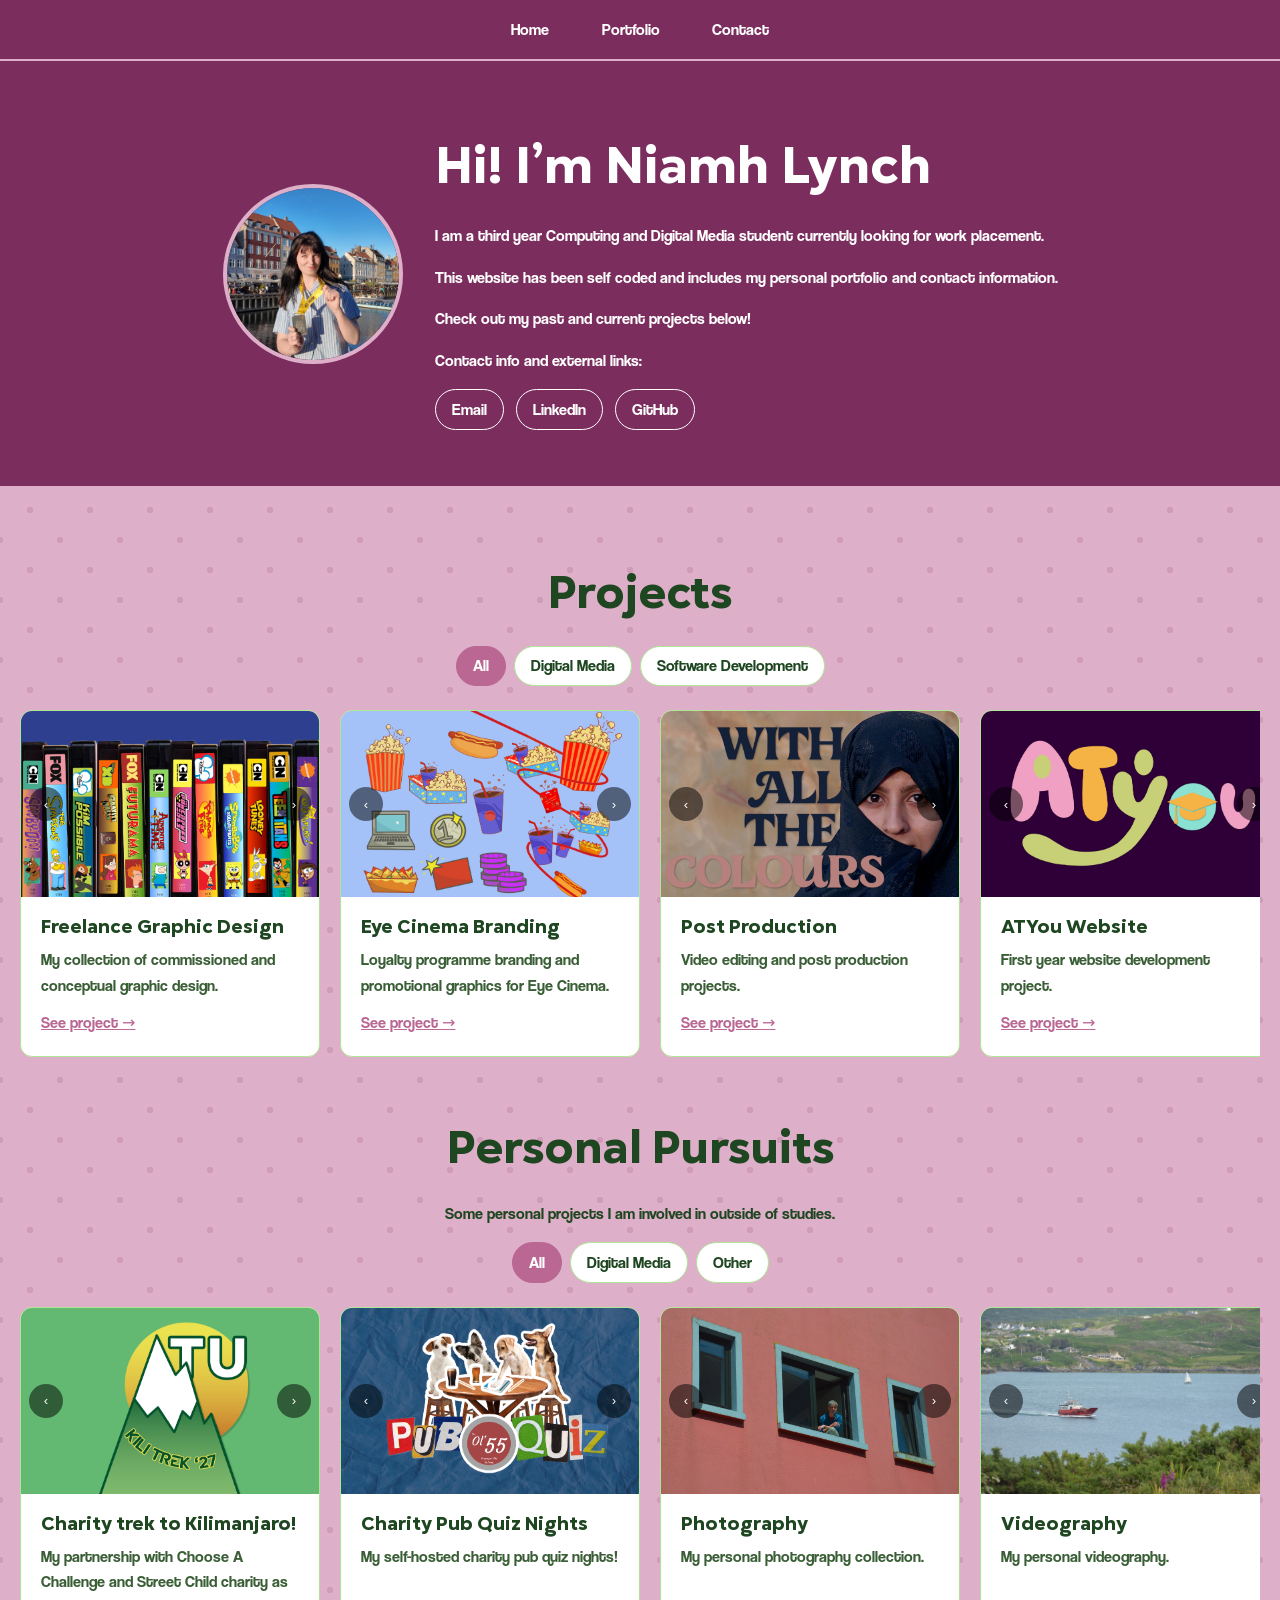
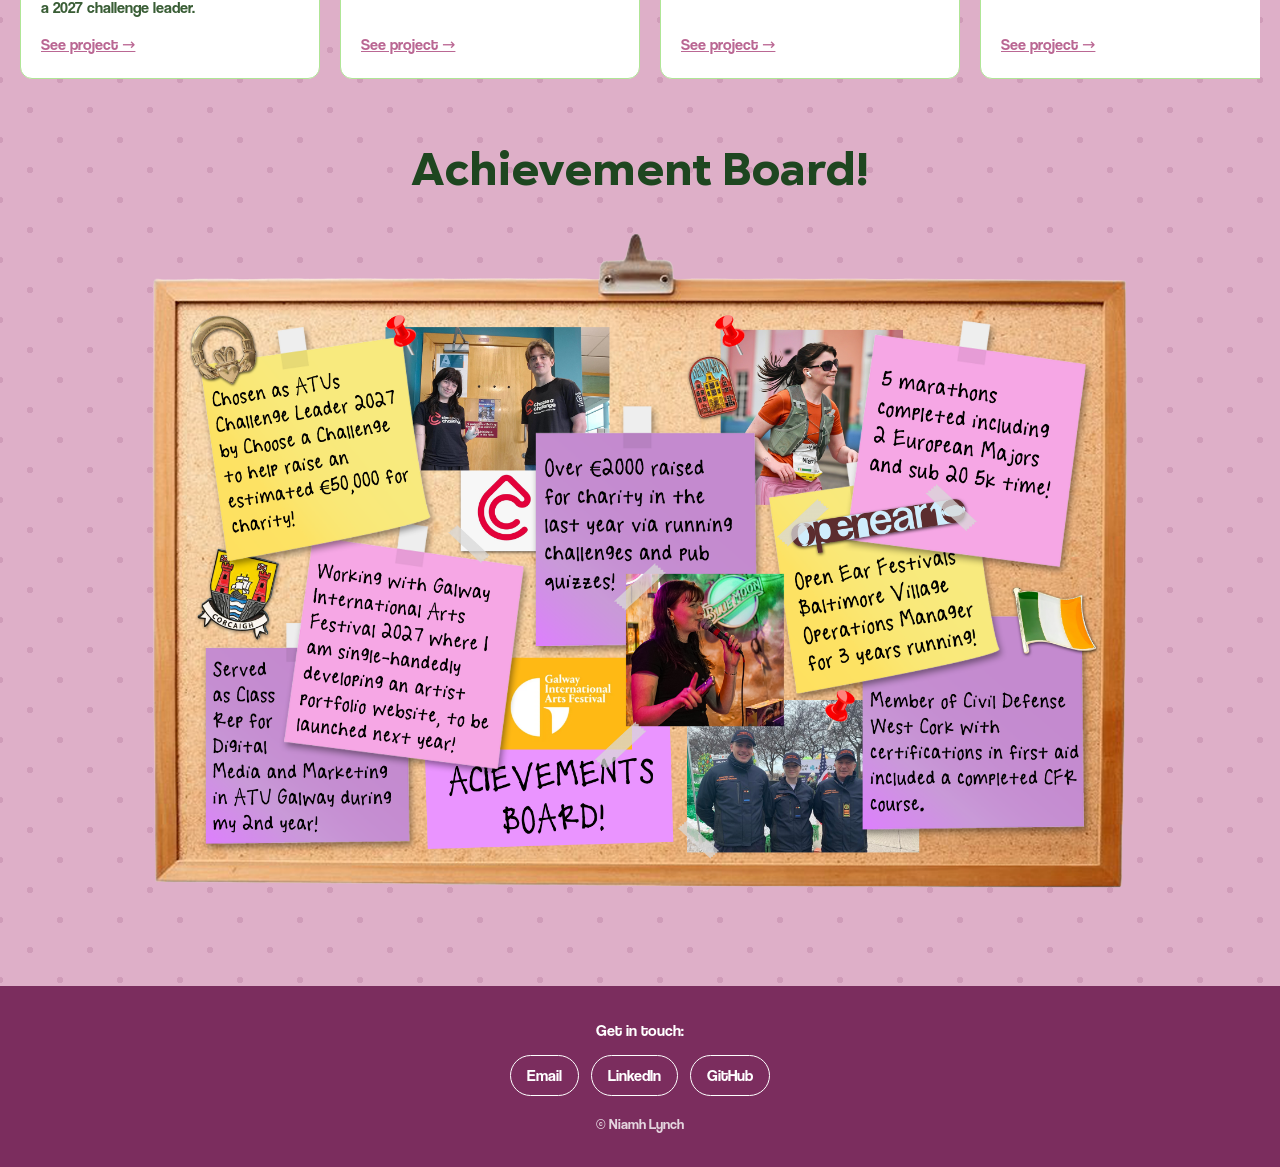
==== index.html @ 38621d51 "Initial commit" ====
<!DOCTYPE html>
<html lang="en">
<head>
<meta charset="utf-8">
<meta name="viewport" content="width=device-width, initial-scale=1">
<title>Niamh Lynch | Portfolio</title>
<link rel="stylesheet" href="style.css">
</head>
<body>

<nav class="site-nav">
  <a href="index.html">Home</a>
  <a href="#projects">Portfolio</a>
  <a href="#contact">Contact</a>
</nav>

<!-- 1. INTRO BANNER: full-width coloured strip with photo, name, bio and links -->
<header class="banner">
  <section class="intro">
    <img src="images/headshot.JPG" alt="Photo of Niamh Lynch">
    <div>
      <h1>Hi! I’m Niamh Lynch</h1>
      <p>I am a third year Computing and Digital Media student currently looking for work placement.</p>
      <p>This website has been self coded and includes my personal portfolio and contact information.</p>
      <p>Check out my past and current projects below!</p>
      <p>Contact info and external links:</p>
      <div class="links">
        <a href="mailto:niamhlynch9@gmail.com">Email</a>
        <a href="https://www.linkedin.com/in/niamh-lynch-ba2083109/">LinkedIn</a>
        <a href="https://github.com/niavlynch">GitHub</a>
      </div>
    </div>
  </section>
</header>

<main>

  <!-- 2. PROJECTS: filter buttons use data-filter, cards use data-category -->
  <section id="projects">
    <h2>Projects</h2>
    <div class="filters">
      <button class="active" data-filter="all">All</button>
      <button data-filter="media">Digital Media</button>
      <button data-filter="software">Software Development</button>
    </div>

    <div class="grid">

      <article class="card" data-category="media">
        <div class="carousel">
          <div class="slide active">
            <img src="images/banners/graphics_banner2.png" alt="Blue Note Graphic Design">
          </div>
          <div class="slide">
            <img src="images/banners/graphics_banner.png" alt="VHS Tapes">
          </div>
          <button class="prev" aria-label="Previous">‹</button>
          <button class="next" aria-label="Next">›</button>
        </div>
        <div class="card-body">
          <h3><a href="graphics.html">Freelance Graphic Design</a></h3>
          <p>My collection of commissioned and conceptual graphic design.</p>
          <a href="graphics.html">See project →</a>
        </div>
      </article>

      <article class="card" data-category="media">
        <div class="carousel">
          <div class="slide active">
            <img src="images/banners/eye_cinema_banner.png" alt="Eye Cinema loyalty program banner">
          </div>
          <div class="slide">
            <img src="images/banners/eye_cinema_banner2.png" alt="Eye Cinema branding second image">
          </div>
          <button class="prev" aria-label="Previous">‹</button>
          <button class="next" aria-label="Next">›</button>
        </div>
        <div class="card-body">
          <h3><a href="eyecinema.html">Eye Cinema Branding</a></h3>
          <p>Loyalty programme branding and promotional graphics for Eye Cinema.</p>
          <a href="eyecinema.html">See project →</a>
        </div>
      </article>

      <article class="card" data-category="media">
        <div class="carousel">
          <div class="slide active">
            <img src="images/banners/postproduction_banner1.png" alt="Post production banner">
          </div>
          <div class="slide">
            <img src="images/banners/postproduction_banner2.png" alt="Post production second banner">
          </div>
          <button class="prev" aria-label="Previous">‹</button>
          <button class="next" aria-label="Next">›</button>
        </div>
        <div class="card-body">
          <h3><a href="postproduction.html">Post Production</a></h3>
          <p>Video editing and post production projects.</p>
          <a href="postproduction.html">See project →</a>
        </div>
      </article>

      <article class="card" data-category="software">
        <div class="carousel">
          <div class="slide active">
            <img src="images/banners/ATYOU_banner.png" alt="ATYou website banner">
          </div>
          <div class="slide">
            <img src="images/banners/ATYOU_banner2.png" alt="ATYou website second banner">
          </div>
          <button class="prev" aria-label="Previous">‹</button>
          <button class="next" aria-label="Next">›</button>
        </div>
        <div class="card-body">
          <h3><a href="atuwebsite.html">ATYou Website</a></h3>
          <p>First year website development project.</p>
          <a href="atuwebsite.html">See project →</a>
        </div>
      </article>
    </div>
  </section>

  <section id="personal">
    <h2>Personal Pursuits</h2>
    <p>Some personal projects I am involved in outside of studies.</p>
    <div class="filters">
      <button class="active" data-filter="all">All</button>
      <button data-filter="media">Digital Media</button>
      <button data-filter="other">Other</button>
    </div>

    <div class="grid">

      <article class="card" data-category="other">
        <div class="carousel">
          <div class="slide active">
            <img src="images/banners/kili_banner.png" alt="Kilimanjaro charity trek banner">
          </div>
          <div class="slide">
            <img src="images/atukili/atukili1.jpg" alt="ATU Kilimanjaro photo">
          </div>
          <button class="prev" aria-label="Previous">‹</button>
          <button class="next" aria-label="Next">›</button>
        </div>
        <div class="card-body">
          <h3><a href="kilimanjaro.html">Charity trek to Kilimanjaro!</a></h3>
          <p>My partnership with Choose A Challenge and Street Child charity as a 2027 challenge leader.</p>
          <a href="kilimanjaro.html">See project →</a>
        </div>
      </article>

      <article class="card" data-category="other">
        <div class="carousel">
          <div class="slide active">
            <img src="images/banners/pubquiz_banner.png" alt="Charity pub quiz night banner">
          </div>
          <div class="slide">
            <img src="images/banners/pubquiz_banner2.jpg" alt="Charity pub quiz night photo">
          </div>
          <button class="prev" aria-label="Previous">‹</button>
          <button class="next" aria-label="Next">›</button>
        </div>
        <div class="card-body">
          <h3><a href="pubquiz.html">Charity Pub Quiz Nights</a></h3>
          <p>My self-hosted charity pub quiz nights!</p>
          <a href="pubquiz.html">See project →</a>
        </div>
      </article>

      <article class="card" data-category="media">
        <div class="carousel">
          <div class="slide active">
            <img src="images/photography/faves/fave_001.jpg" alt="Photograph from my personal collection">
          </div>
          <div class="slide">
            <img src="images/photography/faves/fave_003.jpg" alt="Photograph from my personal collection">
          </div>
          <button class="prev" aria-label="Previous">‹</button>
          <button class="next" aria-label="Next">›</button>
        </div>
        <div class="card-body">
          <h3><a href="photography.html">Photography</a></h3>
          <p>My personal photography collection.</p>
          <a href="photography.html">See project →</a>
        </div>
      </article>
      <article class="card" data-category="media">
        <div class="carousel">
          <div class="slide active">
            <img src="images/banners/videography_banner.jpg" alt="Videography banner">
          </div>
          <div class="slide">
            <img src="images/banners/videography_banner.jpg" alt="Videography banner">
          </div>
          <button class="prev" aria-label="Previous">‹</button>
          <button class="next" aria-label="Next">›</button>
        </div>
        <div class="card-body">
          <h3><a href="videography.html">Videography</a></h3>
          <p>My personal videography.</p>
          <a href="videography.html">See project →</a>
        </div>
      </article>
    </div>

    <h2>Achievement Board!</h2>
    <div class="feature">
      <picture>
        <source media="(max-width:700px)" srcset="images/board_mobile.png">
        <img src="images/board.png" alt="Cork board of my achievements" class="feature-img">
      </picture>
    </div>
  </section>

</main>

<footer class="site-footer" id="contact">
  <p>Get in touch:</p>
  <div class="links">
    <a href="mailto:niamhlynch9@gmail.com">Email</a>
    <a href="https://www.linkedin.com/in/niamh-lynch-ba2083109/">LinkedIn</a>
    <a href="https://github.com/niavlynch">GitHub</a>
  </div>
  <p class="copyright">© Niamh Lynch</p>
</footer>
<script src="script.js"></script>
</body>
</html>
---- style.css ----
/* ===== Custom fonts ===== */
@font-face{
  font-family:"Gogh";
  src:url("fonts/Gogh-ExtraBold.ttf") format("truetype");
  font-weight:800;
  font-style:normal;
  font-display:swap;
}

@font-face{
  font-family:"Gogh";
  src:url("fonts/Gogh-ExtraBoldItalic.ttf") format("truetype");
  font-weight:800;
  font-style:italic;
  font-display:swap;
}

@font-face{
  font-family:"Coolvetica";
  src:url("fonts/coolvetica.otf") format("opentype");
  font-display:swap;
}

:root {
    /* Brand */
    --primary: #005113;
    --secondary: #5EAB54;
    --accent: #BA6793;
    --highlight: #FFD166;
  
    /* Tints */
    --tint-green: #AFE696;
    --tint-pink: #deafc8;
    --plum: #7B2D5E;            /* dark pink/purple for the homepage banner */
    --surface-green: #C4E6AE;   /* pastel green for section boxes and title bubbles */
  
    /* Neutrals */
    --white: #FFFFFF;
    --background: #deafc8;      /* pink page background */
    --black: #10200F;           /* near-black green for body text */
  
    /* Roles used by the page */
    --bg: var(--background);
    --card: var(--white);
    --dark-green: #1E4620;      /* main text colour across the site */
    --text: var(--dark-green);
    --muted: #3A5E36;           /* softer green for captions and small text */
    --link: var(--primary);     /* green links: pink-on-pink was too faint */
    --border: var(--tint-green);
    --radius: 12px;
  }
  
  *{box-sizing:border-box}
  
  body{
      margin:0;font-family:"Coolvetica",system-ui,sans-serif;
      color:var(--text);
      line-height:1.6;
      /* Plum polka dots on the light pink background */
      background-color:var(--bg);
      background-image:
        radial-gradient(rgba(123,45,94,.15) 3px, transparent 3px),
        radial-gradient(rgba(123,45,94,.15) 3px, transparent 3px);
      background-size:60px 60px;          /* gap between dots */
      background-position:0 0, 30px 30px} /* keep this at half the size above */
  
  main{
      max-width:1400px;
      margin:0 auto;
      padding:2rem 1.25rem 4rem}
  
  a{
      color:var(--link)}
  
  h1,h2,h3{font-family:"Gogh",system-ui,sans-serif}

  /* Section titles like "Projects" and "Personal Pursuits" */
  h2{font-size:clamp(2rem,5vw,2.8rem);margin:2.5rem 0 .5rem}

  h1{font-size:clamp(2rem,6vw,3.2rem);margin:.5rem 0}
  
  /* Intro */
  .intro{
      display:flex;gap:2rem;align-items:center;
      flex-wrap:wrap;padding:2rem 0}
  
  .intro img{
      width:180px;
      height:180px;
      border-radius:50%;
      object-fit:cover;
      background:var(--border)}
  
  .links{
      display:flex;gap:.75rem;
      flex-wrap:wrap;margin-top:1rem}
  
  .links a{
      padding:.4rem 1rem;
      border:1px solid var(--link);
      border-radius:999px;text-decoration:none}
  
  .links a:hover{
      background:var(--link);
      color:#fff}

  /* Homepage banner: full-width plum strip behind the intro */
  .banner{
      background:var(--plum);
      color:#fff;
      padding:1.5rem 1.25rem}

  .banner .intro{
      max-width:1400px;
      margin:0 auto}

  .banner .intro img{
      border:4px solid var(--tint-pink)}

  .banner .links a{
      color:#fff;
      border-color:#fff}

  .banner .links a:hover{
      background:#fff;
      color:var(--plum)}
  
  /* Filters */
  .filters{
      display:flex;gap:.5rem;
      flex-wrap:wrap;margin:1rem 0 1.5rem}
  
  .filters button{
      padding:.4rem 1rem;
      border:1px solid var(--border);
      background:var(--card);color:var(--text);
      border-radius:999px;cursor:pointer;font:inherit}
  
  .filters button.active{
      background:var(--accent);
      color:#fff;border-color:var(--accent)}
  
  /* Project rows: scroll horizontally */
  .grid{
      display:flex;
      gap:1.25rem;
      overflow-x:auto;
      scroll-snap-type:x mandatory;
      padding-bottom:1rem;          /* room for the scrollbar */
      -webkit-overflow-scrolling:touch;
      scrollbar-color:var(--secondary) transparent;
      scrollbar-width:thin}
  
  .grid .card{
      flex:0 0 300px;               /* each card is 300px wide and never shrinks */
      scroll-snap-align:start}
  
  .grid::-webkit-scrollbar{height:8px}
  .grid::-webkit-scrollbar-track{background:transparent}
  .grid::-webkit-scrollbar-thumb{background:var(--secondary);border-radius:999px}
  
  .card{
      background:var(--card);border:1px solid var(--border);border-radius:var(--radius);
      overflow:hidden}
  
  .card.hidden{display:none}
  
  .card-body{padding:1rem 1.25rem 1.25rem}
  
  .card h3{margin:0 0 .25rem}
  
  .card p{margin:0 0 .75rem;color:var(--muted)}
  
  .card a{color:var(--accent)}      /* pink links still work on the white cards */
  
  /* Carousel */
  .carousel{
      position:relative;
      aspect-ratio:16/10;background:var(--border);
      overflow:hidden}
  
  .slide{
      position:absolute;
      inset:0;display:none;align-items:center;
      justify-content:center;color:var(--muted)}
  
  .slide.active{
      display:flex}
  
  .slide img{
      width:100%;height:100%;object-fit:cover}
  
  .carousel button{
      position:absolute;top:50%;
      transform:translateY(-50%);
      border:0;background:rgba(0,0,0,.5);
      color:#fff;
      width:34px;
      height:34px;
      border-radius:50%;
      cursor:pointer}
  
  .carousel .prev{left:8px}
  .carousel .next{right:8px}
  
  /* Site footer: plum strip with contact links, matches the homepage banner */
  .site-footer{
      background:var(--plum);
      color:#fff;
      text-align:center;
      padding:2rem 1.25rem}

  .site-footer p{margin:0}

  .site-footer .links{justify-content:center;margin:.75rem 0 1rem}

  .site-footer .links a{
      color:#fff;
      border-color:#fff}

  .site-footer .links a:hover{
      background:#fff;
      color:var(--plum)}

  .site-footer .copyright{font-size:.9rem;opacity:.8}
  
  /* Project page */
  .hero{
      aspect-ratio:16/8;
      background:var(--border);
      border-radius:var(--radius);display:flex;
      align-items:center;justify-content:center;
      color:var(--muted);
      overflow:hidden}
  
  .hero img{width:100%;height:100%;object-fit:cover}
  
  .meta{
      color:var(--muted)}
  
  /* ===== Photo gallery ===== */
  .gallery{
    max-width:850px;          /* keeps the photo viewer from getting too big */
    margin:1.5rem auto 2.5rem; /* centred */
  }
  
  .gallery-main{
    position:relative;
    aspect-ratio:3/2;
    background:var(--black);
    border-radius:var(--radius);
    overflow:hidden;
  }
  
  .gallery-main img{
    width:100%;height:100%;
    object-fit:contain;        /* shows the whole photo, no cropping */
  }
  
  .gallery-prev,
  .gallery-next{
    position:absolute;top:50%;
    transform:translateY(-50%);
    border:0;background:rgba(0,0,0,.5);
    color:#fff;font-size:1.5rem;
    width:44px;height:44px;
    border-radius:50%;
    cursor:pointer;
  }
  .gallery-prev{left:12px}
  .gallery-next{right:12px}
  .gallery-prev:hover,
  .gallery-next:hover{background:var(--accent)}
  
  .gallery-count{
    position:absolute;bottom:12px;right:12px;
    background:rgba(0,0,0,.5);color:#fff;
    font-size:.85rem;padding:.2rem .7rem;
    border-radius:999px;
  }
  
  /* Thumbnail strip */
  .thumbs{
    display:flex;gap:.6rem;
    overflow-x:auto;
    padding:.75rem 0 .5rem;
    scrollbar-color:var(--secondary) transparent;
    scrollbar-width:thin;
  }
  .thumbs::-webkit-scrollbar{height:8px}
  .thumbs::-webkit-scrollbar-track{background:transparent}
  .thumbs::-webkit-scrollbar-thumb{background:var(--secondary);border-radius:999px}
  
  .thumbs img{
    flex:0 0 120px;
    height:80px;
    object-fit:cover;
    border-radius:8px;
    cursor:pointer;
    opacity:.5;
    border:3px solid transparent;
    transition:opacity .2s,border-color .2s;
  }
  .thumbs img:hover{opacity:.85}
  .thumbs img.active{
    opacity:1;
    border-color:var(--accent);
  }

  /* ===== Centre the content ===== */

/* Intro: photo + text in the middle */
.intro{justify-content:center}

/* Section headings, descriptions and filter buttons */
section > h2,
section > p{text-align:center}
.filters{justify-content:center}

/* Card rows: line up from the left so filtering never shifts them around */

/* Row of A4 posters */
.poster-row{
    display:grid;
    grid-template-columns:repeat(3, 1fr);
    gap:1.25rem;
    margin:1rem 0 2.5rem;
  }
  
  .poster-row{align-items:start}

  .poster-row img{
    width:100%;
    height:auto;              /* keeps each image's real shape */
    display:block;
    border-radius:var(--radius);
    box-shadow:0 4px 16px rgba(0,0,0,.12);
  }
  
  /* On phones, stack them one under another */
  @media (max-width:700px){
    .poster-row{grid-template-columns:1fr}
  }

  .feature-img{
    max-width:100%;
    width:1000px;
    height:auto;
    border-radius:var(--radius);
    display:block;
    margin:0 auto;       /* centres it */
  }

/* Rows with only two posters: same width as the 3-poster rows, centred */
.poster-row.two{
    grid-template-columns:repeat(2, calc((100% - 2.5rem) / 3));
    justify-content:center;
  }
  
  @media (max-width:700px){
    .poster-row.two{grid-template-columns:1fr}
  }

  /* Poster + caption */
.poster-row figure{margin:0}

.poster-row figcaption{
  margin-top:.75rem;
  font-size:1.15rem;
  line-height:1.5;
  color:var(--text);
}

.poster-row.a4 img{
    aspect-ratio:210/297;
    object-fit:cover;
  }

  /* One caption under a whole row */
.row-figure{margin:1rem 0 2.5rem}
.row-figure .poster-row{margin:0}

.row-figure > figcaption{
  margin-top:1rem;
  text-align:center;
  color:var(--text);
  font-size:1.15rem;
  line-height:1.5;
  max-width:800px;
  margin-left:auto;
  margin-right:auto;
}



/* Solid boxes that split a project page into sections */
.panel{
  background:rgba(255,255,255,.75);   /* white at 75%: lets the pink show through slightly */
  border-radius:var(--radius);
  padding:1.5rem 2rem 2rem;
  margin:2rem 0;
  box-shadow:0 4px 16px rgba(0,0,0,.08);
}

.panel > h2,
.panel > h3{
  margin-top:0;
  font-size:1.8rem;
  color:var(--plum);
}

.panel > :last-child{margin-bottom:0}

.panel > h2{font-size:clamp(1.8rem,4vw,2.4rem)}
.panel > p{max-width:800px;margin-left:auto;margin-right:auto}

@media (max-width:700px){
  .panel{padding:1.25rem 1rem 1.5rem}
}


/* ===== Top navigation bar (every page) ===== */
.site-nav{
  position:sticky;            /* stays at the top while you scroll */
  top:0;
  z-index:100;
  display:flex;
  justify-content:center;
  flex-wrap:wrap;
  gap:.5rem 1.5rem;
  padding:.75rem 1.25rem;
  background:var(--plum);
  border-bottom:2px solid var(--tint-pink);
}

.site-nav a{
  color:#fff;
  text-decoration:none;
  padding:.3rem .9rem;
  border-radius:999px;
}

.site-nav a:hover{
  background:#fff;
  color:var(--plum);
}

/* Stop the sticky bar covering headings when a nav link jumps down the page */
#projects,
#personal,
#contact{scroll-margin-top:4rem}

/* Smooth scroll when jumping to Projects or Contact */
html{scroll-behavior:smooth}


/* ===== Plum title banner at the top of each project page ===== */
.page-title{text-align:center}

.page-title h1{margin:0 0 .25rem}

.banner .page-title .meta{
  margin:0;
  color:#fff;
  opacity:.9;
}

/* Back button on the left, title stays centred */
.title-row{
  display:grid;
  grid-template-columns:1fr auto 1fr;
  align-items:center;
  gap:1rem;
  max-width:1400px;
  margin:0 auto;
  padding:1rem 0;
}

.back-btn{
  justify-self:start;
  padding:.4rem 1.1rem;
  color:#fff;
  border:1px solid #fff;
  border-radius:999px;
  text-decoration:none;
  white-space:nowrap;
}

.back-btn:hover{
  background:#fff;
  color:var(--plum);
}

/* On phones: button above the title */
@media (max-width:700px){
  .title-row{grid-template-columns:1fr}
  .title-row .page-title{justify-self:center}
}

/* Narrower boxes (photography page): hug the photo viewer instead of spanning the page */
.panel.narrow{
  max-width:950px;
  margin-left:auto;
  margin-right:auto;
}


/* ===== Two-column layout (pub quiz page): poster left, text + carousel right ===== */
.split{
  display:grid;
  grid-template-columns:1fr 1fr;
  gap:2rem;
  align-items:stretch;        /* right column is as tall as the poster */
}

.split-poster{
  width:100%;
  height:auto;
  display:block;
  border-radius:var(--radius);
  box-shadow:0 4px 16px rgba(0,0,0,.12);
}

.split-right{
  display:flex;
  flex-direction:column;
  gap:1.5rem;
}

.split-text h3{
  margin-top:0;
  font-size:1.8rem;
  color:var(--plum);
}

.split-text p{font-size:1.1rem}

.split-carousel{
  border-radius:var(--radius);
  aspect-ratio:3/2;
  margin-top:auto;            /* pushes the carousel (and credit) to the bottom of the column */           /* matches the shape of the photos, so nothing is cropped */
}

.photo-credit{
  margin:-.75rem 0 0;         /* sits close under the carousel */
  font-size:.95rem;
  font-style:italic;
  color:var(--muted);
  text-align:center;
}

/* On phones: stack poster, then text, then carousel */
@media (max-width:700px){
  .split{grid-template-columns:1fr}
}


/* ===== Images and video inside section boxes (ATYou page) ===== */
.panel p{font-size:1.1rem}

.panel-img,
.panel-video{
  display:block;
  width:100%;
  height:auto;
  border-radius:var(--radius);
  box-shadow:0 4px 16px rgba(0,0,0,.12);
}

.panel-video{background:#000}

/* Two images side by side */
.two-up{
  display:grid;
  grid-template-columns:1fr 1fr;
  gap:1.25rem;
  align-items:center;
}

.two-up img{
  width:100%;
  height:auto;
  display:block;
  border-radius:var(--radius);
  box-shadow:0 4px 16px rgba(0,0,0,.12);
}

@media (max-width:700px){
  .two-up{grid-template-columns:1fr}
}

/* Text under a box's small heading (h3) lines up on the left with the heading */
.panel > h3 ~ p{text-align:left;margin-left:0;max-width:900px}


/* ===== Eye Cinema page ===== */
.panel h4{
  margin:1.5rem 0 .75rem;
  font-size:1.2rem;
  color:var(--plum);
}

/* Grid of illustrations: small tiles, as many per row as fit */
.icon-grid{
  display:grid;
  grid-template-columns:repeat(auto-fill,minmax(150px,1fr));
  gap:1rem;
}

.icon-grid img{
  width:100%;
  aspect-ratio:1;
  object-fit:contain;
  padding:.75rem;
  background:#fff;
  border-radius:var(--radius);
  box-shadow:0 2px 8px rgba(0,0,0,.08);
}

/* Square loyalty programme tiles */
.tile-grid{
  display:grid;
  grid-template-columns:repeat(4,1fr);   /* 4 tiles per row */
  gap:1rem;
}

.tile-grid img{
  width:100%;
  aspect-ratio:1;
  object-fit:cover;
  border-radius:var(--radius);
  box-shadow:0 2px 8px rgba(0,0,0,.12);
}

/* One big image with a caption, centred */
.wide-figure{
  margin:1.5rem auto 0;
  max-width:1000px;
}

.wide-figure img{
  width:100%;
  height:auto;
  display:block;
  border-radius:var(--radius);
  box-shadow:0 4px 16px rgba(0,0,0,.12);
}

.wide-figure figcaption{
  margin-top:.75rem;
  text-align:center;
  font-size:1.05rem;
}

/* Row of phone screenshots */
.phone-row{
  display:grid;
  grid-template-columns:repeat(3,1fr);
  gap:1.25rem;
  max-width:800px;
  margin:0 auto;
  align-items:start;
}

.phone-row img{
  width:100%;
  height:auto;
  display:block;
  border-radius:var(--radius);
  box-shadow:0 4px 16px rgba(0,0,0,.12);
}

@media (max-width:700px){
  .phone-row{grid-template-columns:1fr 1fr}
  .tile-grid{grid-template-columns:1fr 1fr}
}


/* Carousel of extra designs: shows each design whole, whatever its shape */
.extras-carousel{
  max-width:900px;
  margin:0 auto;
  aspect-ratio:4/3;
  background:var(--tint-pink);
  border-radius:var(--radius);
}

.extras-carousel .slide img{
  object-fit:contain;
  padding:1rem;
}


/* ===== Project cards: "See project" always at the bottom, titles clickable ===== */
.card{
  display:flex;
  flex-direction:column;
}

.card-body{
  flex:1;                     /* body fills the rest of the card */
  display:flex;
  flex-direction:column;
}

.card-body > a:last-child{
  margin-top:auto;            /* pushes "See project" to the bottom */
}

.card h3 a{
  color:inherit;
  text-decoration:none;
}

.card h3 a:hover{
  color:var(--accent);
  text-decoration:underline;
}


/* Space between the two-column layout and anything under it in the same box */
.split + *{margin-top:2.5rem}


/* A wide image under a pair of images, lined up to the pair's total width */
.pair-wide{
  display:block;
  width:calc(2 * (100% - 2.5rem) / 3 + 1.25rem);
  max-width:100%;
  height:auto;
  margin:1.25rem auto 0;
  border-radius:var(--radius);
  box-shadow:0 4px 16px rgba(0,0,0,.12);
}

@media (max-width:700px){
  .pair-wide{width:100%}
}


/* Two posters that share one caption, taking up two of the three columns */
.poster-row .span-two{grid-column:span 2}

.inner-two{
  display:grid;
  grid-template-columns:1fr 1fr;
  gap:1.25rem;
}

@media (max-width:700px){
  .poster-row .span-two{grid-column:auto}
}


/* ===== Embedded PDF (Post Production page) ===== */
.pdf-embed{
  display:block;
  width:100%;
  aspect-ratio:4/3;
  border:0;
  border-radius:var(--radius);
  box-shadow:0 4px 16px rgba(0,0,0,.12);
  margin-bottom:1rem;
}


/* ===== Kilimanjaro page: slides carousel left, photo carousel + caption right ===== */
.kili-slides,
.kili-photos{
  border-radius:var(--radius);
  box-shadow:0 4px 16px rgba(0,0,0,.12);
}

.kili-slides{aspect-ratio:3/4}   /* matches the 1080x1440 slides, so nothing is cropped */
.kili-photos{aspect-ratio:4/3}

.kili-links{justify-content:center}
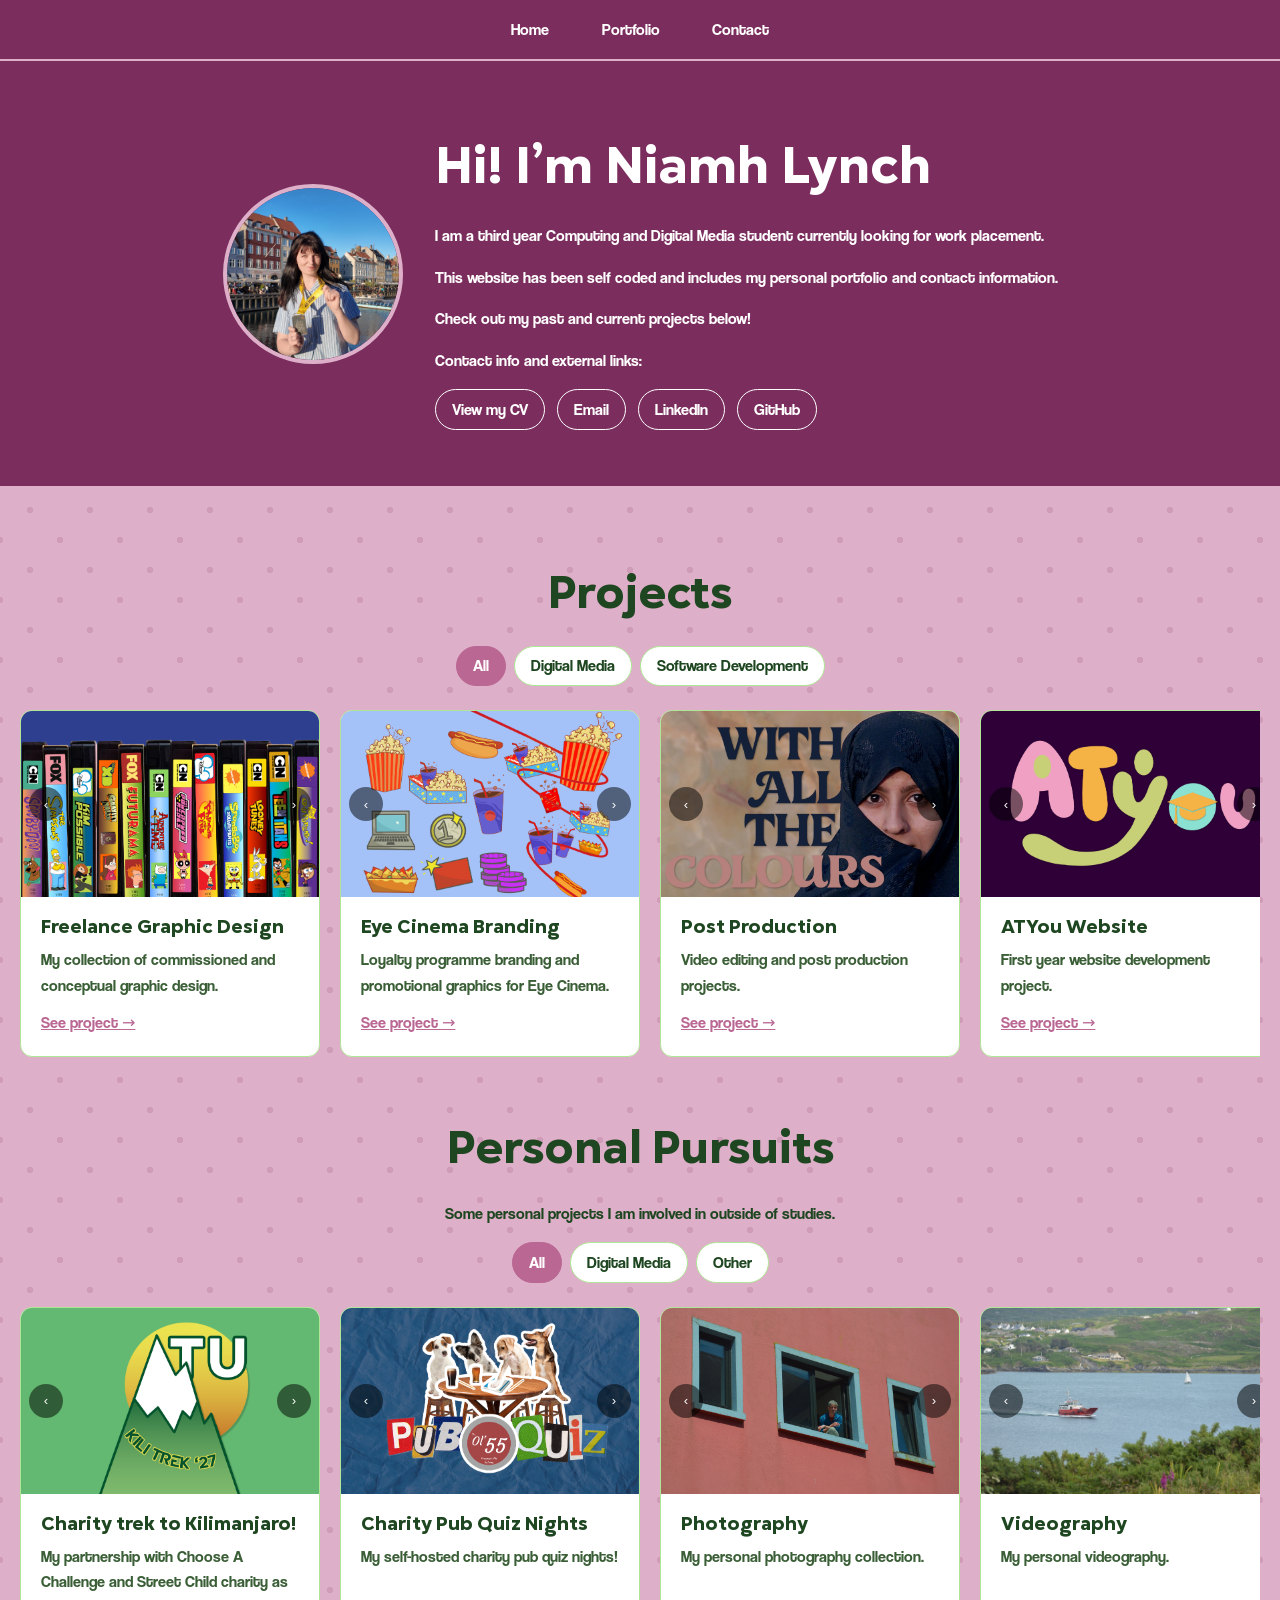
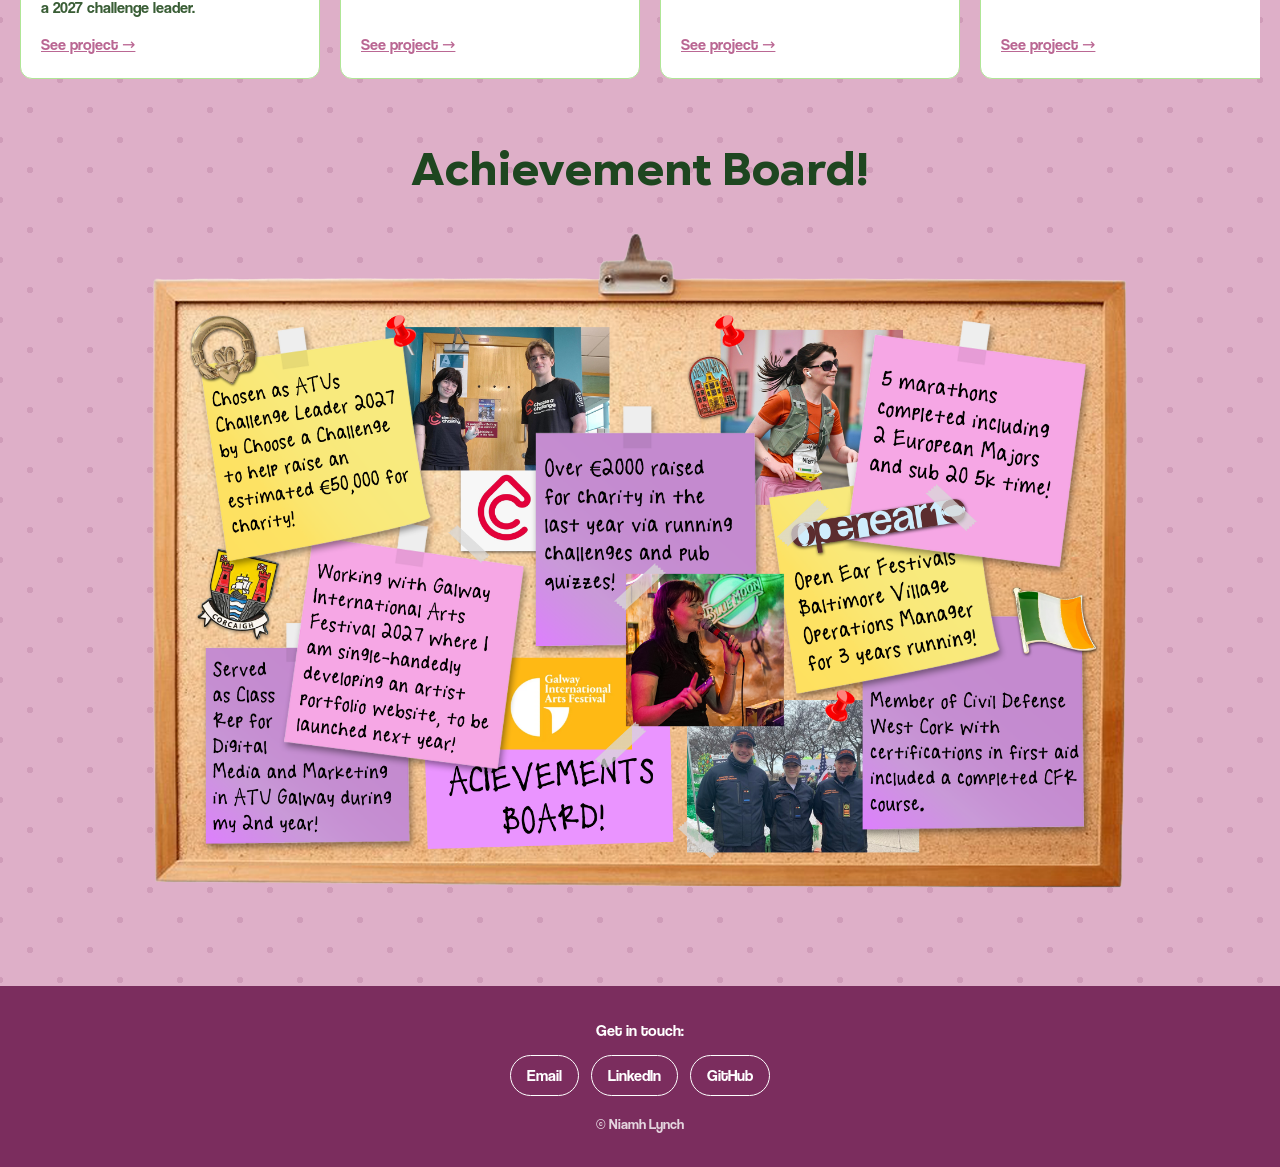
==== commit a535274f: "updated" ====
--- a/index.html
+++ b/index.html
@@ -4,7 +4,7 @@
 <meta charset="utf-8">
 <meta name="viewport" content="width=device-width, initial-scale=1">
 <title>Niamh Lynch | Portfolio</title>
-<link rel="stylesheet" href="style.css">
+<link rel="stylesheet" href="style.css?v=3">
 </head>
 <body>
 
@@ -25,6 +25,7 @@
       <p>Check out my past and current projects below!</p>
       <p>Contact info and external links:</p>
       <div class="links">
+        <a href="Niamh_Lynch_CV.pdf" target="_blank" rel="noopener">View my CV</a>
         <a href="mailto:niamhlynch9@gmail.com">Email</a>
         <a href="https://www.linkedin.com/in/niamh-lynch-ba2083109/">LinkedIn</a>
         <a href="https://github.com/niavlynch">GitHub</a>
--- a/style.css
+++ b/style.css
@@ -775,3 +775,16 @@
 .kili-photos{aspect-ratio:4/3}
 
 .kili-links{justify-content:center}
+
+/* ===== YouTube video embed (Videography page) ===== */
+.video-embed{
+  display:block;
+  width:100%;
+  aspect-ratio:16/9;
+  border:0;
+  border-radius:var(--radius);
+  box-shadow:0 4px 16px rgba(0,0,0,.12);
+  background:#000;
+}
+
+.center-links{justify-content:center}
